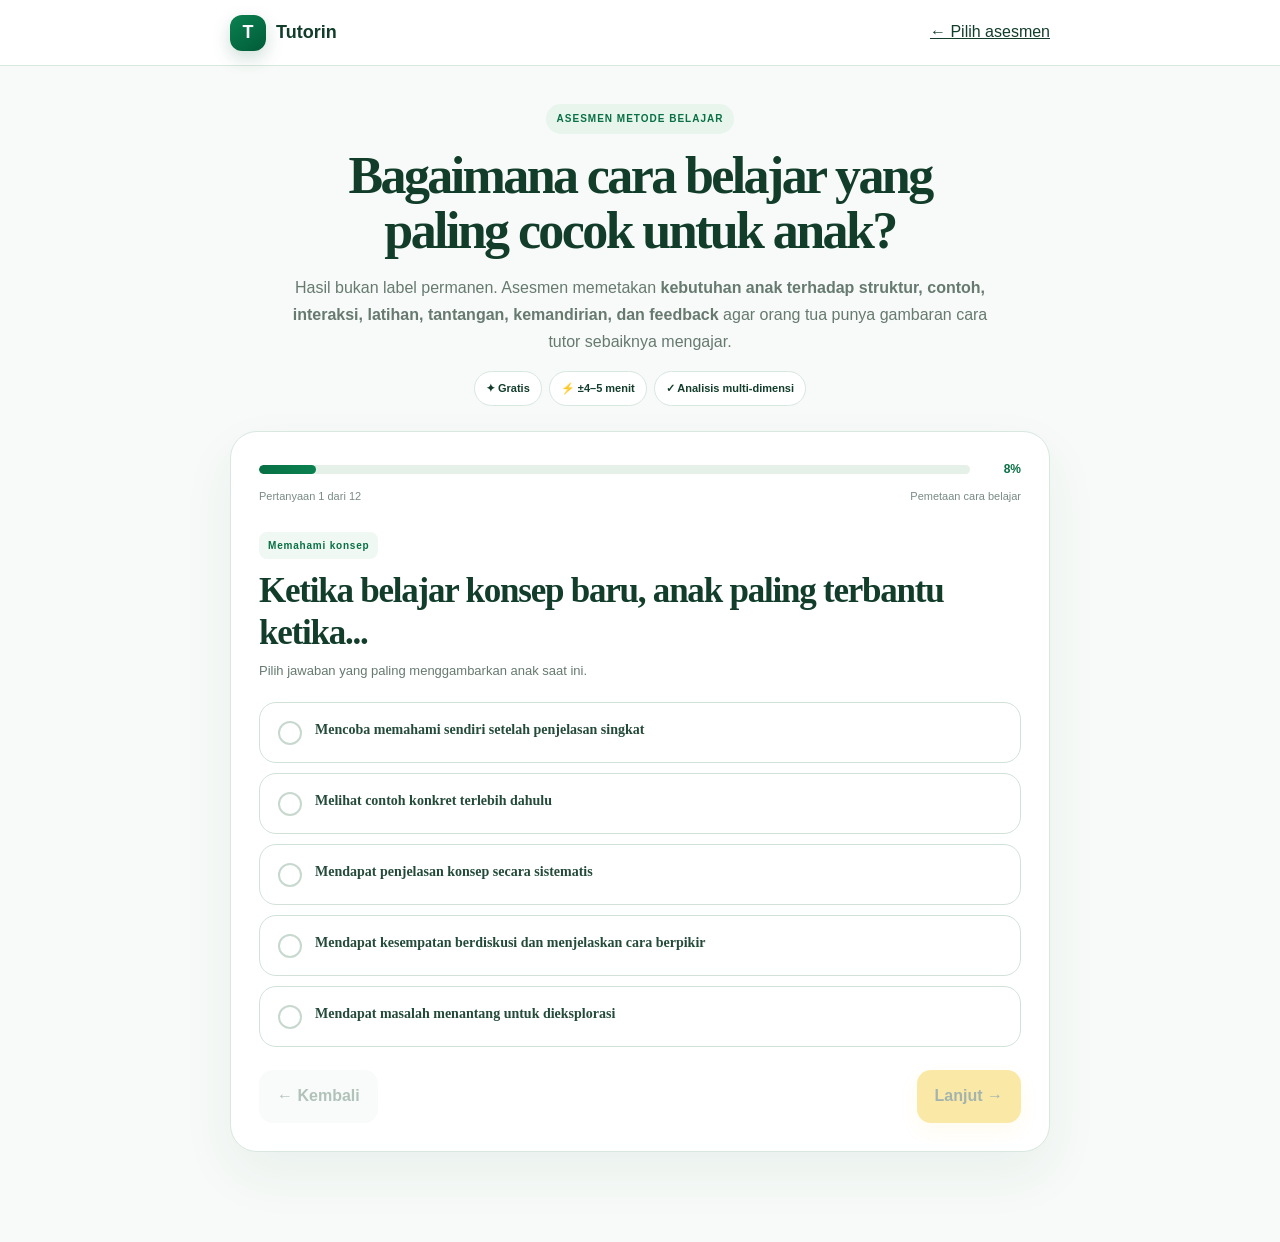
==== assessment-method.html @ 330753c0 "Cache bust assessment AI client" ====
<!doctype html><html lang="id"><head><meta charset="utf-8"><meta name="viewport" content="width=device-width,initial-scale=1"><meta name="theme-color" content="#005b38"><title>Asesmen Metode Belajar — Tutorin</title><link rel="stylesheet" href="styles.css"><style>.result{text-align:left}.result .intro,.result .panel,.result .result-lead,.result .disclaimer,.result h1,.result h2,.result h3,.result p,.result li{text-align:left}.result .result-score{text-align:center}.result-grid{align-items:stretch}.result .panel{overflow:hidden}.result .panel h3{margin:0 0 10px}.result .actions{justify-content:flex-start}.result .mini-grid{align-items:stretch}.result .mini{text-align:left}.session{display:grid;gap:10px}.session-row{display:grid;grid-template-columns:minmax(0,1fr) auto;gap:16px;align-items:start;padding:16px;border:1px solid var(--line);border-radius:16px;background:#fbfdfc}.session-row>div{min-width:0}.session-row strong,.session-row span{display:block;text-align:left}.session-row strong{font-size:14px;margin-bottom:4px}.session-row span{color:var(--ink);font-size:12px;line-height:1.65}.session-row>b{white-space:nowrap;font-size:12px;color:var(--green-2);padding-top:1px}.recommend-list{display:grid;gap:10px;margin:14px 0 0;padding:0;list-style:none}.recommend-list li{position:relative;padding:11px 12px 11px 34px;background:var(--soft);border:1px solid var(--line);border-radius:12px;color:var(--ink);font-size:12px;line-height:1.6}.recommend-list li:before{content:'✓';position:absolute;left:11px;top:10px;font-weight:900;color:var(--green-2)}.parent-script{margin-top:14px;padding:14px 16px;background:#fffaf0;border:1px solid #f3df9a;border-radius:14px}.parent-script strong{display:block;margin-bottom:5px}.result .actions{gap:10px;flex-wrap:wrap}@media(max-width:720px){.result .actions{flex-direction:column;align-items:stretch}.result .actions .btn{width:100%}.session-row{grid-template-columns:1fr;gap:7px}.session-row>b{justify-self:start}.result .result-score{margin-bottom:16px}}</style></head><body><header class="top"><div class="wrap"><a class="brand" href="index.html"><span class="mark">T</span>Tutorin</a><a class="back" href="assessment.html">← Pilih asesmen</a></div></header><main class="main"><div class="wrap"><section id="intro" class="intro"><span class="k">ASESMEN METODE BELAJAR</span><h1>Bagaimana cara belajar yang paling cocok untuk anak?</h1><p>Hasil bukan label permanen. Asesmen memetakan <strong>kebutuhan anak terhadap struktur, contoh, interaksi, latihan, tantangan, kemandirian, dan feedback</strong> agar orang tua punya gambaran cara tutor sebaiknya mengajar.</p><div class="meta"><span>✦ Gratis</span><span>⚡ ±4–5 menit</span><span>✓ Analisis multi-dimensi</span></div></section><section id="flow" class="card"><div class="progress-wrap"><div class="progress"><i id="bar"></i></div><span class="progress-pct" id="pct">8%</span></div><div class="row"><span id="step"></span><span>Pemetaan cara belajar</span></div><span class="qk" id="qk"></span><h2 id="qt"></h2><p class="help">Pilih jawaban yang paling menggambarkan anak saat ini.</p><div class="opts" id="opts"></div><div class="actions"><button class="btn sec" id="prev">← Kembali</button><button class="btn pri" id="next">Lanjut →</button></div></section><section id="result" class="result hide"></section></div></main><script>
const qs=[
['Memahami konsep','Ketika belajar konsep baru, anak paling terbantu ketika...',['Mencoba memahami sendiri setelah penjelasan singkat','Melihat contoh konkret terlebih dahulu','Mendapat penjelasan konsep secara sistematis','Mendapat kesempatan berdiskusi dan menjelaskan cara berpikir','Mendapat masalah menantang untuk dieksplorasi'],['independent','example','structured','active','challenge']],
['Soal baru','Saat mendapat soal baru, anak biasanya...',['Langsung mencoba dengan strategi sendiri','Mencari contoh soal yang mirip','Membaca kembali konsep atau penjelasan','Meminta petunjuk langkah pertama','Mulai dengan bertanya tentang cara berpikirnya'],['independent','example','structured','structured','active']],
['Saat buntu','Saat tidak bisa mengerjakan soal, anak lebih terbantu jika...',['Diberi sedikit petunjuk lalu mencoba lagi','Diberikan contoh soal serupa','Dijelaskan kembali konsep yang mendasarinya','Didampingi langkah demi langkah','Diberi pertanyaan agar menemukan jawabannya sendiri'],['independent','example','structured','structured','active']],
['Memulai tugas','Ketika bingung harus mulai dari mana, pendekatan tutor yang paling membantu adalah...',['Memberi satu petunjuk kecil','Menunjukkan contoh yang mirip','Mengulang konsep dasar','Membantu menentukan langkah pertama','Mengajukan pertanyaan agar anak menemukan langkahnya'],['independent','example','structured','structured','active']],
['Latihan setelah contoh','Setelah melihat contoh soal, anak biasanya...',['Bisa langsung mencoba soal serupa','Lebih mudah jika ada contoh tambahan','Membutuhkan penjelasan konsep lagi','Membutuhkan beberapa latihan bertahap','Lebih suka langsung mencoba soal menantang'],['independent','example','structured','structured','challenge']],
['Kesalahan','Ketika jawaban salah, anak paling terbantu jika...',['Mencari sendiri letak kesalahannya','Diberi petunjuk untuk memperbaikinya','Mendapat penjelasan mengapa jawabannya salah','Membahas langkahnya bersama tutor','Mencoba tantangan lain dengan konsep yang sama'],['independent','example','structured','active','challenge']],
['Belajar mandiri','Saat mengerjakan latihan tanpa bantuan tutor, anak...',['Bisa menyelesaikannya sendiri','Bisa jika ada contoh atau checklist','Bisa setelah latihan bertahap','Sering membutuhkan arahan','Suka mencoba beberapa strategi sendiri'],['independent','example','structured','structured','independent']],
['Soal lebih sulit','Ketika mendapat soal yang lebih sulit, anak...',['Merasa tertantang dan ingin mencoba','Tetap mencoba setelah melihat contoh','Lebih nyaman jika tingkat kesulitan dinaikkan bertahap','Membutuhkan struktur langkah agar tidak bingung','Mudah kehilangan motivasi dan perlu keberhasilan kecil'],['challenge','example','structured','structured','confidence']],
['Motivasi','Ketika mulai kehilangan motivasi belajar, anak lebih terbantu dengan...',['Target lalu ruang untuk bekerja sendiri','Contoh dan target kecil yang konkret','Jadwal serta langkah yang jelas','Interaksi dan dorongan dari tutor','Soal yang menarik dan menantang'],['independent','example','structured','active','challenge']],
['Memastikan paham','Agar tahu sudah memahami materi, anak paling terbantu dengan...',['Menjelaskan kembali tanpa melihat catatan','Mengerjakan beberapa soal serupa','Membahas konsep dan langkahnya','Checklist penguasaan materi lalu evaluasi','Soal aplikasi yang menantang'],['active','example','active','structured','challenge']],
['Setelah sesi','Setelah sesi tutor selesai, anak lebih nyaman jika...',['Mendapat target lalu bekerja sendiri','Mendapat contoh dan checklist latihan','Mendapat kesempatan menjelaskan kembali','Mendapat evaluasi progres yang jelas','Mendapat soal tantangan untuk dikerjakan sendiri'],['independent','example','active','structured','challenge']],
['Sudah menguasai','Jika materi sudah mulai dikuasai, anak lebih berkembang ketika tutor...',['Memberi kesempatan bekerja lebih mandiri','Menambah latihan dengan variasi soal','Mendorong anak menjelaskan strateginya','Menaikkan tingkat kesulitan secara bertahap','Memberikan masalah yang lebih menantang'],['independent','example','active','structured','challenge']]
];
const profiles={
independent:{name:'Belajar Mandiri',desc:'Anak cenderung berkembang ketika diberi tujuan yang jelas lalu ruang untuk mencoba, mengecek, dan memperbaiki sendiri.',role:'Tutor berperan sebagai mentor dan evaluator; bantuan diberikan saat diperlukan.',principles:['Tetapkan target yang jelas di awal sesi.','Beri anak kesempatan mencoba sendiri sebelum dibantu.','Gunakan pengecekan mandiri sebelum tutor memberi koreksi.','Berikan feedback singkat dan spesifik.','Tutup dengan target mandiri untuk sesi berikutnya.'],fit:['Tutor tidak terlalu cepat memberikan jawaban.','Anak diberi waktu mencoba sebelum mendapat bantuan.','Ada target belajar yang jelas dan terukur.','Kemajuan kemandirian dipantau dari sesi ke sesi.']},
example:{name:'Contoh & Demonstrasi',desc:'Anak cenderung lebih cepat menangkap pola setelah melihat contoh konkret sebelum mengerjakan variasi soal sendiri.',role:'Tutor memberikan contoh yang tepat sebagai jembatan menuju latihan mandiri.',principles:['Gunakan 1–2 contoh berkualitas, bukan terlalu banyak.','Minta anak menjelaskan mengapa contoh tersebut bekerja.','Pindahkan anak dari soal serupa ke variasi soal.','Kurangi bantuan setelah anak memahami pola.','Akhiri dengan satu soal penerapan.'],fit:['Tutor menggunakan contoh yang konkret dan relevan.','Contoh segera diikuti latihan, bukan penjelasan panjang.','Anak diarahkan melihat pola di balik contoh.','Ketergantungan pada contoh dikurangi bertahap.']},
structured:{name:'Pembelajaran Terstruktur',desc:'Anak cenderung membutuhkan alur yang jelas, langkah bertahap, dan pendampingan sebelum dilepas lebih mandiri.',role:'Tutor menjaga urutan belajar dan mengurangi bantuan secara bertahap.',principles:['Tetapkan target dan urutan sesi di awal.','Jelaskan konsep inti secara ringkas.','Contohkan langkah sebelum latihan bersama.','Kurangi bantuan dari latihan ke latihan.','Gunakan evaluasi akhir untuk menentukan langkah berikutnya.'],fit:['Tutor menjelaskan target dan urutan belajar sejak awal.','Materi dipecah menjadi langkah-langkah yang jelas.','Latihan bergerak dari dibimbing menuju mandiri.','Anak tidak langsung diberi soal sulit sebelum fondasinya siap.']},
active:{name:'Active & Socratic Learning',desc:'Anak cenderung berkembang melalui pertanyaan, diskusi, dan kesempatan menjelaskan cara berpikirnya sendiri.',role:'Tutor berperan sebagai fasilitator; lebih banyak bertanya dan memancing cara berpikir anak.',principles:['Mulai dari pertanyaan, bukan ceramah panjang.','Minta anak menjelaskan alasan di balik jawabannya.','Gunakan pertanyaan lanjutan untuk memperdalam pemahaman.','Biarkan anak memperbaiki jawaban setelah feedback.','Gunakan kegiatan menjelaskan kembali di akhir sesi.'],fit:['Tutor banyak bertanya dan tidak langsung memberi jawaban.','Anak diminta menjelaskan alasan di balik jawabannya.','Diskusi digunakan untuk menemukan miskonsepsi.','Refleksi menjadi bagian dari proses belajar.']},
challenge:{name:'Challenge-Based Learning',desc:'Anak cenderung termotivasi ketika diberi masalah yang menantang dan ruang untuk mengeksplorasi strategi.',role:'Tutor merancang tantangan yang cukup sulit tetapi tetap terukur.',principles:['Mulai dengan masalah pemantik.','Beri ruang eksplorasi sebelum memberi petunjuk.','Nilai proses dan strategi, bukan hanya jawaban.','Naikkan kompleksitas setelah kemampuan terlihat.','Gunakan soal lanjutan untuk menguji penerapan.'],fit:['Tutor memberi tantangan setelah fondasi siap.','Anak mendapat ruang mencoba beberapa strategi.','Proses berpikir dihargai, bukan hanya jawaban akhir.','Tingkat kesulitan dinaikkan berdasarkan perkembangan anak.']},
confidence:{name:'Confidence-Building Practice',desc:'Anak cenderung membutuhkan keberhasilan kecil dan tingkat kesulitan yang naik perlahan agar tetap percaya diri saat belajar.',role:'Tutor berperan sebagai coach; membangun rasa mampu sambil tetap menaikkan standar.',principles:['Mulai dengan keberhasilan kecil yang relevan.','Berikan latihan bersama sebelum latihan mandiri.','Naikkan kesulitan bertahap, bukan mendadak.','Berikan feedback pada strategi dan usaha yang tepat.','Akhiri dengan satu keberhasilan yang sedikit lebih tinggi dari sebelumnya.'],fit:['Tutor memastikan anak mengalami keberhasilan kecil.','Kesulitan dinaikkan secara bertahap.','Feedback fokus pada proses dan kemajuan.','Anak tetap ditantang tanpa merasa kewalahan.']}
};
let i=0,a=[],$=x=>document.getElementById(x);
function render(){const q=qs[i],p=Math.round((i+1)/qs.length*100);$('step').textContent=`Pertanyaan ${i+1} dari ${qs.length}`;$('pct').textContent=p+'%';$('bar').style.width=p+'%';$('qk').textContent=q[0];$('qt').textContent=q[1];$('opts').innerHTML=q[2].map((x,n)=>`<button class="opt ${a[i]===n?'sel':''}" data-n="${n}">${x}</button>`).join('');document.querySelectorAll('.opt').forEach(b=>b.onclick=()=>{a[i]=+b.dataset.n;render()});$('prev').disabled=i===0;$('next').disabled=a[i]===undefined;$('next').textContent=i===qs.length-1?'Lihat Hasil →':'Lanjut →'}
function sessionFor(primary){const plans={
independent:{times:[10,10,15,20,20,10,5],names:['Check-in & Review','Target & Diagnosis','Pemahaman Konsep','Latihan Mandiri Bertahap','Penerapan','Feedback & Refleksi','Langkah Berikutnya'],descs:['Mengulas singkat materi sebelumnya dan melihat kesiapan anak.','Menentukan target belajar dan mencari bagian yang masih perlu diperkuat.','Tutor menjelaskan konsep inti seperlunya lalu memberi ruang untuk mencoba.','Anak bekerja lebih mandiri dengan bantuan minimal dari tutor.','Anak menggunakan strateginya pada soal yang berbeda.','Mereview hasil, kesalahan, dan strategi belajar anak.','Menentukan target latihan untuk sesi berikutnya.']},
example:{times:[10,10,20,20,15,10,5],names:['Check-in & Review','Target & Pilih Contoh','Contoh & Pemodelan','Latihan Bertahap','Penerapan','Feedback & Refleksi','Langkah Berikutnya'],descs:['Mengulas materi sebelumnya dengan contoh singkat.','Menentukan target dan memilih contoh yang paling relevan.','Tutor menunjukkan contoh konkret lalu meminta anak menemukan polanya.','Mulai dari soal serupa kemudian berkembang ke variasi.','Anak mencoba soal baru untuk melihat apakah pola dapat diterapkan.','Mereview hasil dan mengurangi ketergantungan pada contoh.','Memberikan target latihan mandiri berbasis pola yang dipelajari.']},
structured:{times:[10,10,15,30,10,10,5],names:['Check-in & Review','Target & Diagnosis','Pemahaman Konsep','Latihan Bertahap','Penerapan','Feedback & Refleksi','Langkah Berikutnya'],descs:['Mengulas materi lama secara singkat dan mengecek kesiapan.','Menetapkan target dan urutan sesi agar anak tahu arah belajar.','Menjelaskan konsep inti dan mencontohkan langkah utama.','Berlatih dari tutor memberi contoh → bersama → anak mengerjakan sendiri.','Mencoba soal penerapan setelah fondasi dikuasai.','Mengecek bagian yang masih membutuhkan bantuan.','Menetapkan latihan berikutnya secara jelas.']},
active:{times:[10,10,10,30,15,10,5],names:['Review dengan Pertanyaan','Target & Diagnosis','Diskusi Konsep','Latihan & Teach-back','Penerapan','Feedback & Refleksi','Langkah Berikutnya'],descs:['Mengaktifkan materi melalui pertanyaan singkat.','Menggali target dan miskonsepsi melalui percakapan.','Tutor memancing pemahaman melalui pertanyaan, bukan ceramah panjang.','Anak menjelaskan cara berpikir sambil menyelesaikan soal.','Menguji penerapan pada masalah baru dan meminta alasan.','Mereview strategi dan refleksi anak.','Menetapkan satu target untuk sesi berikutnya.']},
challenge:{times:[10,10,10,25,20,10,5],names:['Quick Review','Target & Readiness','Masalah Pemantik','Eksplorasi & Latihan','Challenge','Feedback & Refleksi','Langkah Berikutnya'],descs:['Mengaktifkan materi melalui tantangan singkat.','Memilih target berdasarkan kesulitan dan kesiapan anak.','Memberikan masalah yang membuat anak perlu memilih strategi.','Memberi ruang eksplorasi sebelum tutor membantu.','Menguji penerapan dengan soal yang lebih menantang.','Membahas strategi, percobaan, dan perbaikan.','Menentukan tantangan berikutnya secara terukur.']},
confidence:{times:[10,10,10,30,10,15,5],names:['Easy Review','Target Kecil & Diagnosis','Konsep Inti','Latihan Bertahap','Challenge Ringan','Feedback & Refleksi','Langkah Berikutnya'],descs:['Memulai dari review yang cukup mudah agar anak siap.','Menetapkan target kecil yang realistis.','Memilih konsep inti tanpa membebani anak dengan terlalu banyak materi.','Membangun keberhasilan kecil lalu menaikkan kesulitan perlahan.','Memberikan tantangan sedikit di atas level nyaman.','Memberi feedback spesifik pada strategi dan kemajuan.','Menetapkan target berikutnya dengan peluang berhasil yang baik.']}};return plans[primary]||plans.structured}
function result(){const scores={independent:0,example:0,structured:0,active:0,challenge:0,confidence:0};a.forEach((v,j)=>{scores[qs[j][3][Number(v)]]++});const ranked=Object.entries(scores).sort((x,y)=>y[1]-x[1]);const top=ranked[0][0],second=ranked[1][0],p=profiles[top],s=profiles[second],maxScore=Math.max(...Object.values(scores)),strength=Math.round(maxScore/qs.length*100),plan=sessionFor(top),detail=`Hasil asesmen Tutorin — Metode Belajar\n\nCara belajar yang paling menonjol: ${p.name}\n${p.desc}\n\nProfil pendamping: ${s.name}\n${s.desc}\n\nKekuatan pola jawaban: ${strength}%\n\nPeran tutor: ${p.role}\n\nPrinsip mengajar yang disarankan:\n${p.principles.map((x,n)=>`${n+1}. ${x}`).join('\n')}\n\nTutor yang cocok sebaiknya:\n${p.fit.map(x=>`- ${x}`).join('\n')}\n\nContoh sesi privat 90 menit:\n${plan.names.map((name,n)=>`- ${String(n+1).padStart(2,'0')} ${name} (${plan.times[n]} menit): ${plan.descs[n]}`).join('\n')}\n\nTarget kualitas setiap sesi:\n- Anak aktif mencoba.\n- Bantuan tutor berkurang saat penguasaan naik.\n- Kesalahan dibahas untuk memperbaiki strategi.\n- Anak mampu menerapkan pemahaman pada soal baru.\n- Ada langkah berikutnya yang jelas.\n\nCatatan: hasil ini adalah pemetaan pola kebutuhan belajar, bukan diagnosis psikologis atau label tetap.`;const download=`data:text/plain;charset=utf-8,${encodeURIComponent(detail)}`;$('flow').classList.add('hide');$('intro').classList.add('hide');$('result').classList.remove('hide');$('result').innerHTML=`<div class="result-score"><strong>${strength}%</strong></div><section class="intro"><span class="k">HASIL PEMETAAN CARA BELAJAR</span><h1>${p.name}</h1><p class="result-lead">Anak Anda paling menunjukkan pola belajar <strong>${p.name}</strong>. Ini bukan label permanen, melainkan petunjuk awal tentang pendekatan mengajar yang kemungkinan lebih membantu.</p></section><div class="result-grid"><section class="panel"><h3>Cara belajar yang paling cocok</h3><p><strong>${p.name}</strong></p><p>${p.desc}</p><div class="why"><strong>Peran tutor:</strong><br>${p.role}</div></section><section class="panel"><h3>Profil pendamping</h3><p><strong>${s.name}</strong></p><p>${s.desc}</p></section></div><section class="panel"><h3>Seperti apa tutor yang cocok?</h3><p>Tutor sebaiknya menerjemahkan hasil ini ke cara mengajar berikut:</p><ul class="recommend-list">${p.fit.map(x=>`<li>${x}</li>`).join('')}</ul><div class="parent-script"><strong>Contoh saat berkonsultasi dengan tutor</strong><span>“Anak saya lebih terbantu dengan pendekatan ${p.name}. Mohon beri kesempatan anak mencoba dan sesuaikan bantuan dengan responsnya.”</span></div></section><section class="panel"><h3>Prinsip mengajar yang disarankan</h3><ul>${p.principles.map(x=>`<li>${x}</li>`).join('')}</ul></section><section class="panel"><h3>Contoh Sesi Privat 90 Menit</h3><p>Contoh ini menunjukkan bagaimana hasil asesmen diterjemahkan menjadi alur belajar yang konkret. Porsi waktu dapat disesuaikan dengan mata pelajaran dan kondisi anak.</p><div class="session">${plan.names.map((name,n)=>`<div class="session-row"><div><strong>${String(n+1).padStart(2,'0')} — ${name}</strong><span>${plan.descs[n]}</span></div><b>${plan.times[n]} menit</b></div>`).join('')}</div></section><section class="panel"><h3>Target kualitas setiap sesi</h3><div class="mini-grid"><div class="mini"><strong>Anak aktif mencoba</strong><span>Bukan hanya menerima penjelasan.</span></div><div class="mini"><strong>Bantuan tutor berkurang</strong><span>Semakin paham, anak semakin mandiri.</span></div><div class="mini"><strong>Kesalahan dibahas</strong><span>Kesalahan dipakai untuk memperbaiki strategi.</span></div><div class="mini"><strong>Ada penerapan</strong><span>Anak menghadapi soal atau situasi baru.</span></div><div class="mini"><strong>Anak bisa menjelaskan kembali</strong><span>Pemahaman terlihat dari kemampuan menerapkan.</span></div><div class="mini"><strong>Ada langkah berikutnya</strong><span>Proses belajar berlanjut secara terarah.</span></div></div></section><section class="panel"><h3>Rekomendasi Tutorin</h3><p>Hasil ini sebaiknya digunakan sebagai titik awal untuk memilih pendekatan tutor, bukan sebagai label tetap. Pada sesi nyata, tutor tetap perlu mengamati respons anak dan menyesuaikan cara mengajar.</p><p><strong>Fokus utama untuk anak Anda:</strong> pilih tutor yang menerapkan prinsip <strong>${p.name}</strong> dan dapat menyesuaikan bantuan berdasarkan perkembangan anak.</p><div class="actions"><a class="btn pri" href="${download}" download="hasil-asesmen-metode-tutorin.txt">⬇ Download hasil analisis lengkap</a><a class="btn sec" href="https://wa.me/6283155365009?text=Halo%20Tutorin,%20saya%20sudah%20mengisi%20asesmen%20metode%20belajar.%20Saya%20ingin%20konsultasi%20hasilnya." target="_blank" rel="noopener">Konsultasi Hasil via WhatsApp</a><a class="btn sec" href="assessment-need.html">Cek Kebutuhan Les Privat</a><a class="btn sec" href="assessment.html">← Pilih Asesmen</a></div></section><p class="disclaimer">Catatan: hasil ini adalah pemetaan pola kebutuhan belajar, bukan diagnosis psikologis atau label tetap. Profil dapat berubah sesuai mata pelajaran, tingkat kesulitan, usia, dan respons anak terhadap pengalaman belajar.</p>`;}
$('next').onclick=()=>{if(i<qs.length-1){i++;render()}else{result();window.scrollTo({top:0,behavior:'smooth'})}};$('prev').onclick=()=>{if(i>0){i--;render()}};render();
</script><script src="assessment-ai.js?v=20260904-2"></script></body></html>
---- styles.css ----
:root{--green:#005b38;--green-2:#087044;--green-3:#0b8150;--gold:#f4c51b;--ink:#123d2b;--muted:#667a70;--line:#d8e8df;--soft:#f0f8f4;--white:#fff;--bg:#f7faf8;--radius:24px;--shadow:0 18px 50px rgba(0,91,56,.10)}*{box-sizing:border-box}html{scroll-behavior:smooth}body{margin:0;background:var(--bg);color:var(--ink);font-family:'DM Sans',sans-serif;line-height:1.55;-webkit-font-smoothing:antialiased;text-rendering:optimizeLegibility}a{color:inherit}button,input,textarea,select{font:inherit}img{max-width:100%;height:auto}.site-header{position:sticky;top:0;z-index:50;background:rgba(255,255,255,.96);border-bottom:1px solid var(--line);backdrop-filter:blur(14px)}.header-inner,.section-wrap,.footer-inner{width:min(1120px,calc(100% - 40px));margin:auto}.header-inner{min-height:72px;display:flex;align-items:center;justify-content:space-between;gap:24px}.brand{display:inline-flex;align-items:center;gap:10px;text-decoration:none;font:800 18px 'Plus Jakarta Sans',sans-serif;color:var(--ink);white-space:nowrap}.brand-mark,.mark{width:36px;height:36px;border-radius:12px;display:grid;place-items:center;color:#fff;background:linear-gradient(145deg,var(--green-3),var(--green));box-shadow:0 7px 18px rgba(0,91,56,.2)}nav{display:flex;align-items:center;gap:4px}nav a{padding:10px 12px;text-decoration:none;font-size:13px;font-weight:800;color:#527064;border-radius:12px}nav a:hover{background:var(--soft);color:var(--green)}nav .nav-cta{background:var(--gold);color:var(--ink);padding:11px 16px;box-shadow:0 8px 18px rgba(244,197,27,.25)}.hero-section{overflow:hidden;position:relative;background:radial-gradient(circle at 88% 12%,#dff2e8 0,transparent 32%),linear-gradient(180deg,#fff 0,#f7faf8 100%);padding:72px 0 82px}.hero-grid{display:grid;grid-template-columns:minmax(0,1fr) minmax(0,1fr);align-items:center;gap:56px}.eyebrow-pill,.section-kicker,.audience-label{display:inline-flex;align-items:center;font-size:10px;font-weight:900;letter-spacing:.11em}.eyebrow-pill{gap:8px;background:var(--soft);color:var(--green-2);border:1px solid #dcefe5;padding:8px 11px;border-radius:99px}.dot{width:7px;height:7px;border-radius:50%;background:var(--gold)}h1,h2,h3{font-family:'Plus Jakarta Sans',sans-serif}h1,h2,h3,p{overflow-wrap:break-word}.hero-copy h1{font-size:clamp(42px,5vw,68px);line-height:1.02;letter-spacing:-.055em;margin:17px 0}.hero-lead{max-width:640px;color:var(--muted);font-size:17px;line-height:1.75;margin:0}.hero-actions{display:flex;align-items:center;gap:14px;flex-wrap:wrap;margin-top:28px}.primary-btn,.secondary-btn{display:inline-flex;align-items:center;justify-content:center;min-height:48px;padding:13px 18px;border-radius:14px;text-decoration:none;font-weight:900;font-size:13px;transition:transform .2s,box-shadow .2s}.primary-btn{background:var(--gold);color:var(--ink);box-shadow:0 10px 24px rgba(244,197,27,.28)}.primary-btn:hover{transform:translateY(-2px);box-shadow:0 14px 28px rgba(244,197,27,.34)}.secondary-btn{background:#fff;border:1px solid var(--line)}.text-link{font-size:13px;font-weight:900;text-decoration:none;color:var(--green)}.btn-lg{padding:15px 21px}.hero-trust{margin-top:16px;color:#7a8c83;font-size:11px;font-weight:700}.hero-trust i{font-style:normal;margin:0 7px;color:#b3c2bb}.hero-visual{min-height:410px;position:relative;display:grid;place-items:center}.orb{position:absolute;border-radius:50%;pointer-events:none}.orb-a{width:330px;height:330px;background:#e1f3e9;right:2%;top:4%}.orb-b{width:180px;height:180px;background:#fff1b4;left:2%;bottom:3%}.report-window{position:relative;z-index:2;width:min(430px,88%);background:#fff;border:1px solid #dceae2;border-radius:28px;padding:23px;box-shadow:0 30px 70px rgba(0,70,42,.16);transform:rotate(1.5deg)}.report-top,.report-score,.report-lines div{display:flex;justify-content:space-between;align-items:center;gap:10px}.report-top{font-size:9px;font-weight:900;letter-spacing:.12em;color:var(--green-2);padding-bottom:15px;border-bottom:1px solid var(--line)}.report-top small{font-size:10px;color:#84948d;letter-spacing:0}.report-score{padding:20px 0 14px}.report-score .muted{display:block;font-size:10px;color:#809088;margin-bottom:4px}.report-score strong{font:800 19px 'Plus Jakarta Sans'}.score-chip{background:var(--soft);color:var(--green);padding:9px 11px;border-radius:12px;font-weight:900;white-space:nowrap}.mini-chart{height:88px;background:linear-gradient(180deg,#f3f9f6,#fff);border:1px solid var(--line);border-radius:15px;display:flex;align-items:end;gap:9px;padding:12px 16px}.mini-chart span{display:block;flex:1;border-radius:6px 6px 3px 3px;background:linear-gradient(180deg,var(--green-3),var(--green))}.report-lines{padding-top:12px}.report-lines div{padding:9px 0;border-bottom:1px solid #edf3ef;font-size:11px}.report-lines span{color:#70847a}.report-lines b{font-size:10px}.report-footer{margin-top:13px;background:var(--green);color:#d8e9e2;border-radius:12px;padding:11px;font-size:10px}.report-footer b{color:#fff}.floating-card{position:absolute;z-index:3;display:flex;align-items:center;gap:10px;background:#fff;border:1px solid var(--line);border-radius:17px;padding:12px 14px;box-shadow:0 15px 35px rgba(0,60,38,.12)}.floating-card small,.floating-card strong{display:block}.floating-card small{font-size:9px;color:#82928b}.floating-card strong{font-size:11px}.tutor-card{top:7%;right:-2px}.parent-card{left:-2px;bottom:7%}.avatar,.parent-icon{width:34px;height:34px;border-radius:11px;display:grid;place-items:center;background:var(--soft);color:var(--green);font-weight:900;flex:none}.verified{color:var(--green-2);font-weight:900}.parent-icon{background:#fff5c9}.section{padding:82px 0}.section-heading{margin-bottom:30px}.section-heading h2{font-size:clamp(31px,4vw,47px);line-height:1.08;letter-spacing:-.045em;margin:10px 0}.section-heading p{max-width:660px;color:var(--muted);line-height:1.7;margin:0}.split-heading{display:flex;justify-content:space-between;gap:50px;align-items:end}.split-heading>p{max-width:390px}.centered{text-align:center}.centered p{margin:auto}.section-kicker{color:var(--green-2)}.parent-problem-strip{background:var(--green);color:#fff}.problem-grid{display:grid;grid-template-columns:repeat(3,minmax(0,1fr));padding:22px 0;gap:18px}.problem-grid>div{display:flex;align-items:flex-start;gap:12px;padding:8px 14px;border-right:1px solid rgba(255,255,255,.15);min-width:0}.problem-grid>div:last-child{border:0}.problem-icon{width:34px;height:34px;flex:none;border-radius:11px;background:rgba(255,255,255,.12);display:grid;place-items:center;color:var(--gold);font-weight:900}.problem-grid strong,.problem-grid span{display:block}.problem-grid strong{font-size:12px}.problem-grid div>div span{font-size:10px;color:#bcd5ca;margin-top:2px}.program-bento{display:grid;grid-template-columns:1.15fr .85fr .85fr;gap:16px}.program-card{min-height:230px;background:#fff;border:1px solid var(--line);border-radius:var(--radius);padding:25px;box-shadow:0 12px 30px rgba(0,91,56,.055);transition:.2s;position:relative;overflow:hidden}.program-card:hover,.feature-panel:hover,.assessment-card:hover,.choice-card:hover,.price-card:hover{transform:translateY(-4px);box-shadow:var(--shadow)}.program-card.large{grid-row:span 2;background:linear-gradient(145deg,var(--green),#00462e);color:#fff}.program-card.wide{grid-column:span 2;min-height:180px}.program-icon,.feature-index,.assessment-number{font:800 12px 'Plus Jakarta Sans';color:var(--green-2);background:var(--soft);display:grid;place-items:center;width:37px;height:37px;border-radius:12px}.program-card.large .program-icon{background:rgba(255,255,255,.12);color:var(--gold)}.program-card h3{font-size:23px;line-height:1.15;margin:25px 0 8px}.program-card p{font-size:12px;line-height:1.65;color:var(--muted);max-width:430px}.program-card.large p{color:#c8ded5}.program-tags{display:flex;flex-wrap:wrap;gap:6px;margin-top:20px}.program-tags span,.tutor-pills span{font-size:9px;font-weight:900;padding:7px 9px;border-radius:99px;background:var(--soft);color:var(--green-2)}.program-card.large .program-tags span{background:rgba(255,255,255,.11);color:#e5f0eb}.feature-section{background:#edf6f1}.features-grid{display:grid;grid-template-columns:1.2fr .9fr .9fr;gap:16px}.feature-panel{background:#fff;border:1px solid var(--line);border-radius:var(--radius);padding:25px;transition:.2s;min-width:0}.feature-panel h3{font-size:21px;line-height:1.2;margin:25px 0 8px}.feature-panel p{color:var(--muted);font-size:12px;line-height:1.7}.feature-index{width:auto;height:auto;display:inline-flex;padding:8px 10px}.feature-visual{height:185px;border-radius:20px;background:linear-gradient(145deg,#004d31,#087044);position:relative;overflow:hidden;display:grid;place-items:center}.pulse{width:120px;height:120px;border-radius:50%;border:1px solid rgba(255,255,255,.25);box-shadow:0 0 0 24px rgba(255,255,255,.04),0 0 0 50px rgba(255,255,255,.03)}.brain-core{position:absolute;width:65px;height:65px;border-radius:20px;display:grid;place-items:center;background:var(--gold);color:var(--green);font-size:30px;font-weight:900}.bubble{position:absolute;padding:7px 9px;border-radius:99px;background:rgba(255,255,255,.13);color:#fff;font-size:9px;font-weight:800}.b1{top:22px;left:25px}.b2{right:18px;top:64px}.b3{bottom:20px;left:50px}.campus-stack{min-height:185px;display:flex;flex-wrap:wrap;align-content:center;justify-content:center;gap:9px;background:var(--soft);border-radius:20px}.campus-stack span{background:#fff;border:1px solid var(--line);border-radius:14px;padding:12px 13px;font:800 11px 'Plus Jakarta Sans';box-shadow:0 8px 18px rgba(0,91,56,.05)}.report-preview{min-height:185px;padding:17px;background:#f8fbf9;border:1px solid var(--line);border-radius:20px}.report-row{display:flex;justify-content:space-between;align-items:center;padding:11px 4px;border-bottom:1px solid #e5eee9;font-size:10px;gap:8px}.report-row b{color:var(--green-2)}.arrow-link{display:inline-block;color:var(--green);font-size:11px;font-weight:900;text-decoration:none;margin-top:10px}.process-section{background:#fff}.timeline{max-width:850px;display:grid;gap:0;margin:auto}.timeline-step{display:grid;grid-template-columns:55px minmax(0,1fr);gap:18px;padding:22px 0;border-bottom:1px solid var(--line)}.timeline-step>span{width:42px;height:42px;border-radius:14px;background:var(--green);color:var(--gold);display:grid;place-items:center;font:800 11px 'Plus Jakarta Sans'}.timeline-step h3{margin:2px 0 5px;font-size:17px}.timeline-step p{margin:0;color:var(--muted);font-size:12px}.tutor-section{background:var(--green);color:#fff}.tutor-banner{display:grid;grid-template-columns:1.1fr .9fr;gap:55px;align-items:center}.light{color:var(--gold)}.tutor-banner h2{font-size:clamp(32px,4vw,48px);line-height:1.08;letter-spacing:-.04em;margin:11px 0}.tutor-banner p{color:#bdd5cb;max-width:650px;font-size:13px;line-height:1.75}.tutor-pills{display:flex;flex-wrap:wrap;gap:9px;justify-content:center}.tutor-pills span{background:rgba(255,255,255,.1);color:#e8f2ee;border:1px solid rgba(255,255,255,.12);padding:11px 13px}.pricing-grid{display:grid;grid-template-columns:repeat(3,minmax(0,1fr));gap:16px}.price-card{position:relative;background:#fff;border:1px solid var(--line);border-radius:var(--radius);padding:28px;box-shadow:0 12px 30px rgba(0,91,56,.05);transition:.2s}.price-card.popular{border:2px solid var(--gold);box-shadow:0 20px 45px rgba(244,197,27,.15)}.popular-badge{position:absolute;right:18px;top:17px;background:var(--gold);border-radius:99px;padding:6px 8px;font-size:8px;font-weight:900}.price-top{display:flex;justify-content:space-between;align-items:start;gap:10px}.price-top span{font-size:10px;font-weight:900;letter-spacing:.12em;color:var(--green-2)}.price-top strong{font:800 48px 'Plus Jakarta Sans';letter-spacing:-.06em}.price-top strong span{font-size:18px}.price-card p{color:var(--muted);font-size:12px;line-height:1.7;min-height:58px}.price-card>a{color:var(--green);font-size:11px;font-weight:900;text-decoration:none}.assessment-section{background:#edf6f1}.assessment-header{display:flex;justify-content:space-between;gap:30px;align-items:end;margin-bottom:28px}.assessment-header h2{font-size:clamp(32px,4vw,48px);line-height:1.08;letter-spacing:-.045em;margin:10px 0}.assessment-header p{max-width:690px;color:var(--muted);font-size:13px}.assessment-time{white-space:nowrap;background:#fff;border:1px solid var(--line);padding:10px 13px;border-radius:99px;font-size:10px;font-weight:900}.assessment-grid{display:grid;grid-template-columns:repeat(2,minmax(0,1fr));gap:16px}.assessment-card{background:#fff;border:1px solid var(--line);border-radius:var(--radius);padding:28px;transition:.2s;display:flex;flex-direction:column;min-height:360px;min-width:0}.dark-card{background:linear-gradient(145deg,var(--green),#00462e);border-color:var(--green);color:#fff}.assessment-number{margin-bottom:22px}.dark-card .assessment-number{background:rgba(255,255,255,.1);color:var(--gold)}.audience-label{background:var(--soft);color:var(--green-2);padding:7px 9px;border-radius:8px;width:max-content}.dark-card .audience-label{background:rgba(255,255,255,.1);color:#e1eee9}.assessment-card h3{font-size:27px;line-height:1.15;margin:15px 0 10px}.assessment-card p{font-size:13px;line-height:1.7;color:var(--muted)}.dark-card p{color:#c7ded4}.assessment-bottom{display:flex;align-items:center;justify-content:space-between;gap:12px;margin-top:auto;padding-top:22px}.assessment-bottom>span{font-size:10px;color:#75877f;font-weight:800}.dark-card .assessment-bottom>span{color:#c7ded4}.light-btn{background:#fff;color:var(--green)}.assessment-hub-page{min-height:100vh;background:radial-gradient(circle at 85% 0,#e8f5ed,transparent 28%),var(--bg)}.assessment-header{padding:0 20px}.assessment-head-inner{width:min(1120px,100%);min-height:72px;margin:auto;display:flex;align-items:center;justify-content:space-between;gap:20px}.back-link{font-size:12px;font-weight:800;color:#547367;text-decoration:none}.assessment-hub{width:min(1080px,calc(100% - 40px));margin:auto;padding:78px 0 75px}.hub-intro{text-align:center;max-width:760px;margin:0 auto 42px}.hub-intro h1{font-size:clamp(40px,5.5vw,60px);line-height:1.04;letter-spacing:-.05em;margin:12px 0}.hub-intro p{color:var(--muted);max-width:680px;margin:0 auto;line-height:1.75}.hub-meta{display:flex;justify-content:center;flex-wrap:wrap;gap:8px;margin-top:18px}.hub-meta span{background:#fff;border:1px solid var(--line);padding:8px 11px;border-radius:99px;font-size:11px;font-weight:800}.assessment-choice-grid{display:grid;grid-template-columns:repeat(2,minmax(0,1fr));gap:18px}.choice-card{display:grid;grid-template-columns:180px minmax(0,1fr);background:#fff;border:1px solid var(--line);border-radius:28px;overflow:hidden;box-shadow:0 18px 45px rgba(0,91,56,.07);text-decoration:none;transition:.2s;min-width:0}.choice-dark{background:linear-gradient(145deg,var(--green),#00462e);color:#fff;border-color:var(--green)}.choice-art{position:relative;min-height:100%;background:#e8f5ed;display:flex;align-items:center;justify-content:center;overflow:hidden}.choice-dark .choice-art{background:rgba(255,255,255,.07)}.art-ring{width:130px;height:130px;border-radius:50%;border:1px solid rgba(0,91,56,.18);box-shadow:0 0 0 22px rgba(0,91,56,.05),0 0 0 44px rgba(0,91,56,.035)}.choice-dark .art-ring{border-color:rgba(255,255,255,.25);box-shadow:0 0 0 22px rgba(255,255,255,.05),0 0 0 44px rgba(255,255,255,.03)}.art-number{position:absolute;top:18px;left:18px;font:800 11px 'Plus Jakarta Sans';background:rgba(255,255,255,.75);padding:7px 8px;border-radius:8px}.choice-dark .art-number{background:rgba(255,255,255,.1);color:#fff}.art-symbol{position:absolute;font:800 40px 'Plus Jakarta Sans';color:var(--green)}.choice-dark .art-symbol{color:var(--gold)}.choice-body{padding:25px;display:flex;flex-direction:column;min-width:0}.choice-body h2{font-size:24px;line-height:1.18;letter-spacing:-.03em;margin:13px 0 8px}.choice-body p{font-size:12px;line-height:1.7;color:var(--muted);margin:0}.choice-dark .choice-body p{color:#c7ded4}.choice-meta{display:flex;flex-wrap:wrap;gap:8px;margin-top:18px}.choice-meta span{font-size:9px;font-weight:900;padding:7px 9px;border-radius:99px;background:var(--soft);color:var(--green-2)}.choice-dark .choice-meta span{background:rgba(255,255,255,.09);color:#e8f2ee}.choice-cta{margin-top:auto;padding-top:22px;font-size:11px;font-weight:900;color:var(--green)}.choice-dark .choice-cta{color:#fff}.choice-cta b{margin-left:5px}.hub-help{margin:20px auto 0;background:#fff;border:1px solid var(--line);border-radius:18px;padding:15px 18px;display:flex;align-items:center;gap:8px;justify-content:center;flex-wrap:wrap;text-align:center;font-size:11px;color:var(--muted)}.hub-help strong{color:var(--ink)}.hub-help a{color:var(--green);font-weight:900}.simple-footer{padding:22px 20px;border-top:1px solid var(--line);text-align:center;color:#789087;font-size:11px}.top{height:66px;background:#fffffff0;border-bottom:1px solid var(--line);display:flex;align-items:center;position:sticky;top:0;z-index:20;backdrop-filter:blur(14px)}.top .wrap{display:flex;align-items:center;justify-content:space-between;gap:20px}.main{padding:38px 0 90px}.wrap{width:min(820px,calc(100% - 28px));margin:auto}.intro{text-align:center;max-width:700px;margin:0 auto 25px}.k{display:inline-flex;background:#e8f5ed;color:var(--green-2);padding:7px 11px;border-radius:99px;font-size:10px;font-weight:900;letter-spacing:.1em}.intro h1{font:800 clamp(34px,6vw,52px)/1.06 'Plus Jakarta Sans';letter-spacing:-.05em;margin:14px 0 12px}.intro p{color:var(--muted);line-height:1.7}.meta{display:flex;justify-content:center;gap:7px;flex-wrap:wrap;margin-top:15px}.meta span{background:#fff;border:1px solid var(--line);border-radius:99px;padding:8px 11px;font-size:11px;font-weight:800}.card{background:#fff;border:1px solid var(--line);border-radius:27px;padding:28px;box-shadow:0 22px 55px rgba(0,91,56,.06)}.progress-wrap{display:flex;align-items:center;gap:13px}.progress{height:9px;flex:1;background:#e5f0e9;border-radius:99px;overflow:hidden}.progress i{display:block;height:100%;background:linear-gradient(90deg,var(--green-2),var(--green-3));border-radius:99px;width:0;transition:width .3s ease}.progress-pct{font-size:12px;font-weight:900;color:var(--green-2);min-width:38px;text-align:right}.row{display:flex;justify-content:space-between;gap:12px;color:#7a8b84;font-size:11px;margin:9px 0 27px}.qk{display:inline-flex;background:var(--soft);color:var(--green-2);padding:6px 9px;border-radius:8px;font-size:10px;font-weight:900;letter-spacing:.08em}.card h2{font:800 clamp(25px,5vw,35px)/1.18 'Plus Jakarta Sans';letter-spacing:-.035em;margin:11px 0 8px}.help{color:var(--muted);font-size:13px;margin:0}.opts{display:grid;gap:10px;margin-top:21px}.opt{width:100%;border:1px solid #d2e2d9;background:#fff;border-radius:17px;padding:17px 18px;text-align:left;font:600 14px/1.45 'DM Sans';color:#244b3a;cursor:pointer;transition:.18s;display:flex;align-items:flex-start;gap:13px}.opt:before{content:'';width:20px;height:20px;border:2px solid #c7d9cf;border-radius:50%;flex:none;margin-top:1px;transition:.18s}.opt:hover{border-color:#8bbba0;background:#f6fbf8;transform:translateY(-1px)}.opt.sel{background:#eaf6ee;border-color:var(--green-2);box-shadow:0 0 0 3px rgba(8,112,68,.07)}.opt.sel:before{border:6px solid var(--green-2)}.actions{display:flex;justify-content:space-between;gap:10px;margin-top:23px}.btn{border:0;border-radius:14px;padding:14px 18px;font-weight:900;cursor:pointer;font-family:inherit}.sec{background:#edf5f0;color:#35614e}.pri{background:var(--gold);color:var(--ink);box-shadow:0 8px 20px rgba(244,197,27,.19)}.btn:disabled{opacity:.38;cursor:not-allowed}.hide{display:none!important}.result{text-align:center}.result-score{width:118px;height:118px;border-radius:50%;margin:0 auto 20px;background:conic-gradient(var(--green-2) 0 82%,#e2eee7 82% 100%);display:grid;place-items:center;position:relative}.result-score:after{content:'';position:absolute;inset:9px;background:#fff;border-radius:50%}.result-score strong{position:relative;z-index:1;font:800 26px 'Plus Jakarta Sans'}.result h1{font:800 clamp(30px,6vw,46px)/1.08 'Plus Jakarta Sans';letter-spacing:-.045em;margin:8px 0}.result-lead{color:var(--muted);line-height:1.7;max-width:650px;margin:auto}.result-grid{display:grid;grid-template-columns:repeat(2,minmax(0,1fr));gap:14px;text-align:left;margin-top:24px}.panel{background:#fff;border:1px solid var(--line);border-radius:21px;padding:21px;box-shadow:0 12px 30px rgba(0,91,56,.03)}.panel.accent{background:linear-gradient(145deg,var(--green),#00452d);color:#fff}.panel h3{font:800 17px 'Plus Jakarta Sans';margin:0 0 8px}.panel p{color:var(--muted);line-height:1.65;font-size:13px}.panel.accent p{color:#c7ded4}.tags,.protocol{display:flex;flex-wrap:wrap;gap:7px}.tag,.protocol span{background:#eaf6ee;color:#256044;border-radius:99px;padding:7px 9px;font-size:10px;font-weight:800}.actions-result{display:flex;gap:10px;margin-top:18px}.actions-result a{flex:1;min-height:48px;border-radius:14px;display:flex;align-items:center;justify-content:center;text-decoration:none;font-weight:900;font-size:13px}.wa{background:var(--gold);color:var(--ink)}.home{background:#edf5f0;color:#35614e}@media(max-width:900px){.hero-grid{gap:38px}.program-bento,.features-grid{grid-template-columns:1fr 1fr}.program-card.large{grid-row:auto;grid-column:span 2}.program-card.wide{grid-column:span 2}.tutor-banner{grid-template-columns:1fr;gap:28px}.assessment-choice-grid{grid-template-columns:1fr}.choice-card{grid-template-columns:150px minmax(0,1fr)}}@media(max-width:720px){.header-inner,.section-wrap,.footer-inner{width:min(100% - 28px,640px)}.site-header nav{gap:2px}.site-header nav a:not(.nav-cta){display:none}.site-header nav .nav-cta{padding:10px 13px}.hero-section{padding:48px 0 55px}.hero-grid{grid-template-columns:1fr;gap:28px}.hero-copy h1{font-size:clamp(38px,11vw,54px);max-width:620px}.hero-lead{font-size:15px;line-height:1.65}.hero-actions{margin-top:22px}.hero-actions .primary-btn{width:100%}.hero-actions .text-link{display:inline-block;width:100%;text-align:center;padding:8px}.hero-visual{min-height:330px}.report-window{width:min(100%,390px);padding:17px;border-radius:22px}.report-score{padding:15px 0 10px}.report-score strong{font-size:16px}.report-lines div{font-size:10px}.floating-card{padding:10px 11px}.tutor-card{top:2%;right:-2px}.parent-card{left:-2px;bottom:2%}.orb-a{width:250px;height:250px}.orb-b{width:130px;height:130px}.section{padding:62px 0}.section-heading{margin-bottom:24px}.split-heading{display:block}.split-heading>p{margin-top:16px;max-width:none}.section-heading h2{font-size:34px}.problem-grid{grid-template-columns:1fr;gap:0;padding:10px 0}.problem-grid>div{border-right:0;border-bottom:1px solid rgba(255,255,255,.15);padding:13px 0}.problem-grid>div:last-child{border-bottom:0}.program-bento,.features-grid,.pricing-grid,.assessment-grid,.result-grid{grid-template-columns:1fr}.program-card.large,.program-card.wide{grid-column:auto;grid-row:auto;min-height:210px}.feature-panel{padding:20px}.feature-visual,.campus-stack,.report-preview{min-height:165px;height:auto}.timeline-step{grid-template-columns:44px minmax(0,1fr);gap:13px;padding:18px 0}.timeline-step>span{width:38px;height:38px}.assessment-header{display:block}.assessment-time{display:inline-flex;margin-top:12px}.assessment-card{padding:22px;min-height:0}.assessment-bottom{align-items:stretch;flex-direction:column}.assessment-bottom .primary-btn{width:100%}.assessment-hub{width:min(100% - 28px,640px);padding:48px 0 55px}.hub-intro{margin-bottom:28px}.hub-intro h1{font-size:40px}.choice-card{grid-template-columns:1fr}.choice-art{min-height:150px;padding:28px}.choice-body{padding:22px}.choice-body h2{font-size:23px}.top .wrap{width:min(100% - 28px,640px)}.main{padding:28px 0 70px}.card{padding:19px;border-radius:21px}.intro h1{font-size:35px}.opt{padding:15px;font-size:13px}.actions{position:sticky;bottom:7px;padding-top:10px;background:rgba(247,250,248,.95);z-index:5}.actions .btn{flex:1}.actions-result{flex-direction:column}.actions-result a{width:100%}.row{margin-bottom:20px}.qk{margin-top:2px}}@media(max-width:420px){.header-inner{min-height:64px}.brand{font-size:17px}.brand-mark{width:34px;height:34px}.hero-section{padding-top:38px}.eyebrow-pill{font-size:9px}.hero-copy h1{font-size:39px}.hero-lead{font-size:14px}.hero-visual{min-height:275px}.report-window{width:100%;transform:none}.tutor-card,.parent-card{transform:scale(.88);transform-origin:center}.tutor-card{right:-12px}.parent-card{left:-12px}.section{padding:54px 0}.section-heading h2{font-size:30px}.program-card,.feature-panel,.assessment-card,.price-card{padding:19px;border-radius:20px}.program-card h3{font-size:21px}.price-top strong{font-size:42px}.choice-art{min-height:132px}.art-ring{width:105px;height:105px}.hub-intro h1{font-size:35px}.hub-meta{gap:6px}.hub-meta span{font-size:10px}.simple-footer{font-size:10px}}
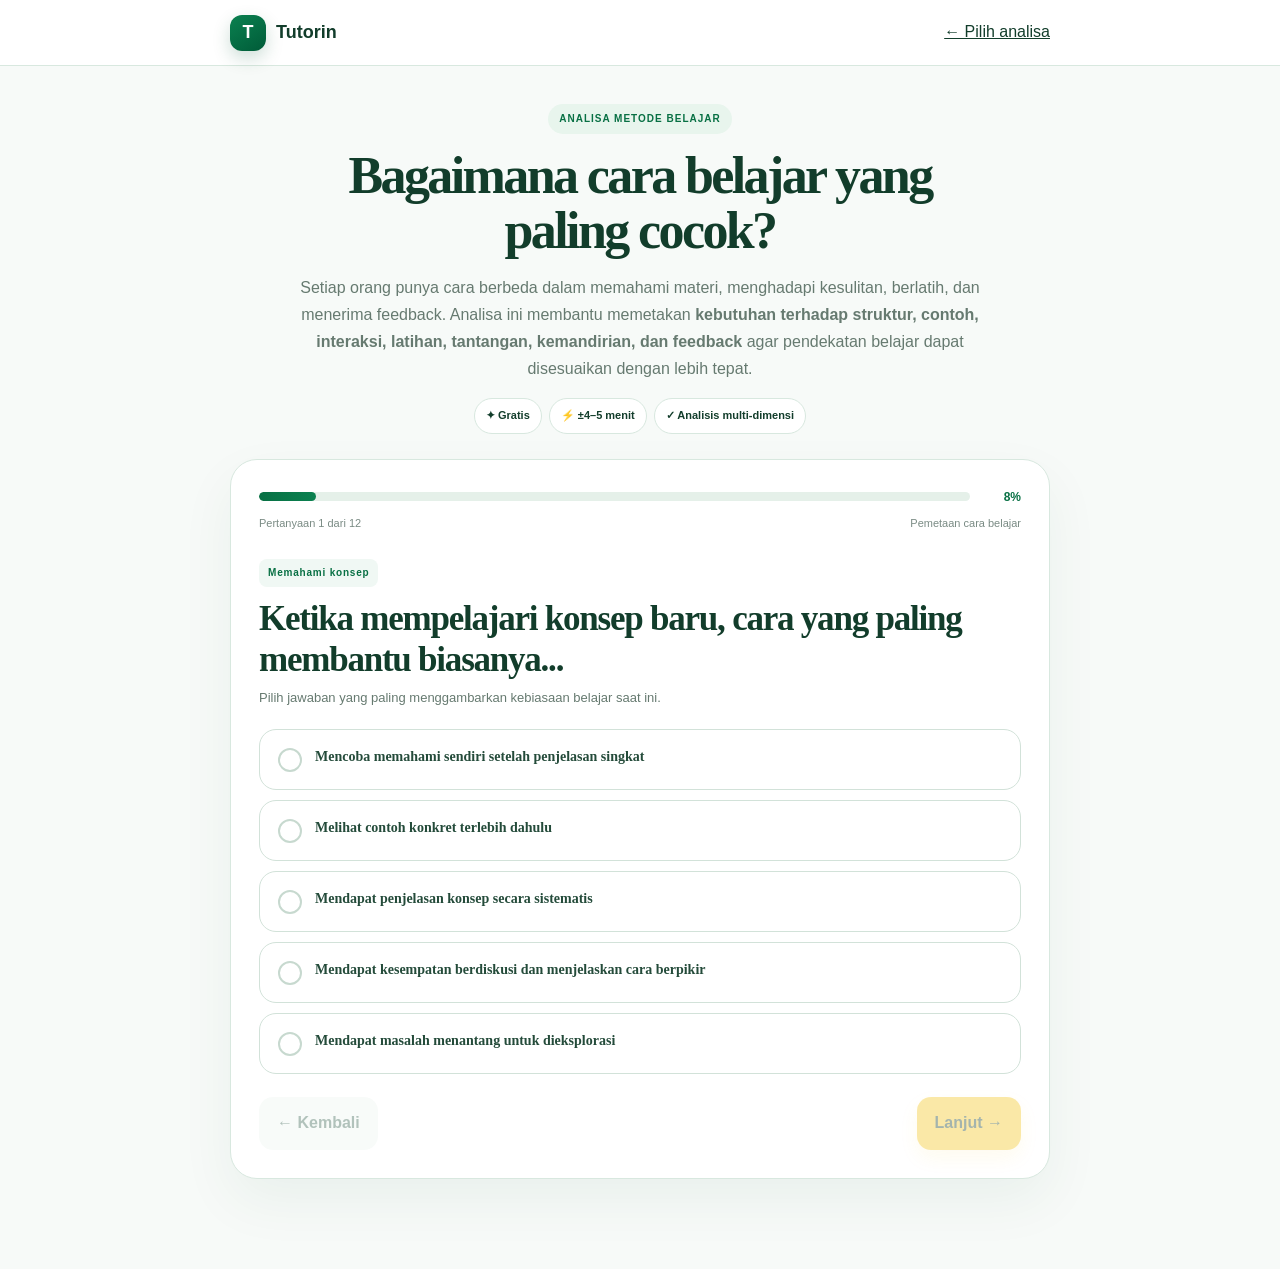
==== commit 1fb2dbdd: "Generalize Analisa Metode Belajar copy for students and parents" ====
--- a/assessment-method.html
+++ b/assessment-method.html
@@ -1,35 +1,25 @@
-<!doctype html><html lang="id"><head><meta charset="utf-8"><meta name="viewport" content="width=device-width,initial-scale=1"><meta name="theme-color" content="#005b38"><title>Asesmen Metode Belajar — Tutorin</title><link rel="stylesheet" href="styles.css"><style>.result{text-align:left}.result .intro,.result .panel,.result .result-lead,.result .disclaimer,.result h1,.result h2,.result h3,.result p,.result li{text-align:left}.result .result-score{text-align:center}.result-grid{align-items:stretch}.result .panel{overflow:hidden}.result .panel h3{margin:0 0 10px}.result .actions{justify-content:flex-start}.result .mini-grid{align-items:stretch}.result .mini{text-align:left}.session{display:grid;gap:10px}.session-row{display:grid;grid-template-columns:minmax(0,1fr) auto;gap:16px;align-items:start;padding:16px;border:1px solid var(--line);border-radius:16px;background:#fbfdfc}.session-row>div{min-width:0}.session-row strong,.session-row span{display:block;text-align:left}.session-row strong{font-size:14px;margin-bottom:4px}.session-row span{color:var(--ink);font-size:12px;line-height:1.65}.session-row>b{white-space:nowrap;font-size:12px;color:var(--green-2);padding-top:1px}.recommend-list{display:grid;gap:10px;margin:14px 0 0;padding:0;list-style:none}.recommend-list li{position:relative;padding:11px 12px 11px 34px;background:var(--soft);border:1px solid var(--line);border-radius:12px;color:var(--ink);font-size:12px;line-height:1.6}.recommend-list li:before{content:'✓';position:absolute;left:11px;top:10px;font-weight:900;color:var(--green-2)}.parent-script{margin-top:14px;padding:14px 16px;background:#fffaf0;border:1px solid #f3df9a;border-radius:14px}.parent-script strong{display:block;margin-bottom:5px}.result .actions{gap:10px;flex-wrap:wrap}@media(max-width:720px){.result .actions{flex-direction:column;align-items:stretch}.result .actions .btn{width:100%}.session-row{grid-template-columns:1fr;gap:7px}.session-row>b{justify-self:start}.result .result-score{margin-bottom:16px}}</style></head><body><header class="top"><div class="wrap"><a class="brand" href="index.html"><span class="mark">T</span>Tutorin</a><a class="back" href="assessment.html">← Pilih asesmen</a></div></header><main class="main"><div class="wrap"><section id="intro" class="intro"><span class="k">ASESMEN METODE BELAJAR</span><h1>Bagaimana cara belajar yang paling cocok untuk anak?</h1><p>Hasil bukan label permanen. Asesmen memetakan <strong>kebutuhan anak terhadap struktur, contoh, interaksi, latihan, tantangan, kemandirian, dan feedback</strong> agar orang tua punya gambaran cara tutor sebaiknya mengajar.</p><div class="meta"><span>✦ Gratis</span><span>⚡ ±4–5 menit</span><span>✓ Analisis multi-dimensi</span></div></section><section id="flow" class="card"><div class="progress-wrap"><div class="progress"><i id="bar"></i></div><span class="progress-pct" id="pct">8%</span></div><div class="row"><span id="step"></span><span>Pemetaan cara belajar</span></div><span class="qk" id="qk"></span><h2 id="qt"></h2><p class="help">Pilih jawaban yang paling menggambarkan anak saat ini.</p><div class="opts" id="opts"></div><div class="actions"><button class="btn sec" id="prev">← Kembali</button><button class="btn pri" id="next">Lanjut →</button></div></section><section id="result" class="result hide"></section></div></main><script>
+<!doctype html><html lang="id"><head><meta charset="utf-8"><meta name="viewport" content="width=device-width,initial-scale=1"><meta name="theme-color" content="#005b38"><title>Analisa Metode Belajar — Tutorin</title><link rel="stylesheet" href="styles.css"><style>.result{text-align:left}.result .intro,.result .panel,.result .result-lead,.result .disclaimer,.result h1,.result h2,.result h3,.result p,.result li{text-align:left}.result-grid{align-items:stretch}.result .panel{overflow:hidden}.result .panel h3{margin:0 0 10px}.result .actions{justify-content:flex-start}.result .mini-grid{align-items:stretch}.result .mini{text-align:left}.session{display:grid;gap:10px}.session-row{display:grid;grid-template-columns:minmax(0,1fr) auto;gap:16px;align-items:start;padding:16px;border:1px solid var(--line);border-radius:16px;background:#fbfdfc}.session-row>div{min-width:0}.session-row strong,.session-row span{display:block;text-align:left}.session-row strong{font-size:14px;margin-bottom:4px}.session-row span{color:var(--ink);font-size:12px;line-height:1.65}.session-row>b{white-space:nowrap;font-size:12px;color:var(--green-2);padding-top:1px}.recommend-list{display:grid;gap:10px;margin:14px 0 0;padding:0;list-style:none}.recommend-list li{position:relative;padding:11px 12px 11px 34px;background:var(--soft);border:1px solid var(--line);border-radius:12px;color:var(--ink);font-size:12px;line-height:1.6}.recommend-list li:before{content:'✓';position:absolute;left:11px;top:10px;font-weight:900;color:var(--green-2)}.parent-script{margin-top:14px;padding:14px 16px;background:#fffaf0;border:1px solid #f3df9a;border-radius:14px}.parent-script strong{display:block;margin-bottom:5px}.result .actions{gap:10px;flex-wrap:wrap}@media(max-width:720px){.result .actions{flex-direction:column;align-items:stretch}.result .actions .btn{width:100%}}</style></head><body><header class="top"><div class="wrap"><a class="brand" href="index.html"><span class="mark">T</span>Tutorin</a><a class="back" href="assessment.html">← Pilih analisa</a></div></header><main class="main"><div class="wrap"><section id="intro" class="intro"><span class="k">ANALISA METODE BELAJAR</span><h1>Bagaimana cara belajar yang paling cocok?</h1><p>Setiap orang punya cara berbeda dalam memahami materi, menghadapi kesulitan, berlatih, dan menerima feedback. Analisa ini membantu memetakan <strong>kebutuhan terhadap struktur, contoh, interaksi, latihan, tantangan, kemandirian, dan feedback</strong> agar pendekatan belajar dapat disesuaikan dengan lebih tepat.</p><div class="meta"><span>✦ Gratis</span><span>⚡ ±4–5 menit</span><span>✓ Analisis multi-dimensi</span></div></section><section id="flow" class="card"><div class="progress-wrap"><div class="progress"><i id="bar"></i></div><span class="progress-pct" id="pct">8%</span></div><div class="row"><span id="step"></span><span>Pemetaan cara belajar</span></div><span class="qk" id="qk"></span><h2 id="qt"></h2><p class="help">Pilih jawaban yang paling menggambarkan kebiasaan belajar saat ini.</p><div class="opts" id="opts"></div><div class="actions"><button class="btn sec" id="prev">← Kembali</button><button class="btn pri" id="next">Lanjut →</button></div></section><section id="result" class="result hide"></section></div></main><script>
 const qs=[
-['Memahami konsep','Ketika belajar konsep baru, anak paling terbantu ketika...',['Mencoba memahami sendiri setelah penjelasan singkat','Melihat contoh konkret terlebih dahulu','Mendapat penjelasan konsep secara sistematis','Mendapat kesempatan berdiskusi dan menjelaskan cara berpikir','Mendapat masalah menantang untuk dieksplorasi'],['independent','example','structured','active','challenge']],
-['Soal baru','Saat mendapat soal baru, anak biasanya...',['Langsung mencoba dengan strategi sendiri','Mencari contoh soal yang mirip','Membaca kembali konsep atau penjelasan','Meminta petunjuk langkah pertama','Mulai dengan bertanya tentang cara berpikirnya'],['independent','example','structured','structured','active']],
-['Saat buntu','Saat tidak bisa mengerjakan soal, anak lebih terbantu jika...',['Diberi sedikit petunjuk lalu mencoba lagi','Diberikan contoh soal serupa','Dijelaskan kembali konsep yang mendasarinya','Didampingi langkah demi langkah','Diberi pertanyaan agar menemukan jawabannya sendiri'],['independent','example','structured','structured','active']],
-['Memulai tugas','Ketika bingung harus mulai dari mana, pendekatan tutor yang paling membantu adalah...',['Memberi satu petunjuk kecil','Menunjukkan contoh yang mirip','Mengulang konsep dasar','Membantu menentukan langkah pertama','Mengajukan pertanyaan agar anak menemukan langkahnya'],['independent','example','structured','structured','active']],
-['Latihan setelah contoh','Setelah melihat contoh soal, anak biasanya...',['Bisa langsung mencoba soal serupa','Lebih mudah jika ada contoh tambahan','Membutuhkan penjelasan konsep lagi','Membutuhkan beberapa latihan bertahap','Lebih suka langsung mencoba soal menantang'],['independent','example','structured','structured','challenge']],
-['Kesalahan','Ketika jawaban salah, anak paling terbantu jika...',['Mencari sendiri letak kesalahannya','Diberi petunjuk untuk memperbaikinya','Mendapat penjelasan mengapa jawabannya salah','Membahas langkahnya bersama tutor','Mencoba tantangan lain dengan konsep yang sama'],['independent','example','structured','active','challenge']],
-['Belajar mandiri','Saat mengerjakan latihan tanpa bantuan tutor, anak...',['Bisa menyelesaikannya sendiri','Bisa jika ada contoh atau checklist','Bisa setelah latihan bertahap','Sering membutuhkan arahan','Suka mencoba beberapa strategi sendiri'],['independent','example','structured','structured','independent']],
-['Soal lebih sulit','Ketika mendapat soal yang lebih sulit, anak...',['Merasa tertantang dan ingin mencoba','Tetap mencoba setelah melihat contoh','Lebih nyaman jika tingkat kesulitan dinaikkan bertahap','Membutuhkan struktur langkah agar tidak bingung','Mudah kehilangan motivasi dan perlu keberhasilan kecil'],['challenge','example','structured','structured','confidence']],
-['Motivasi','Ketika mulai kehilangan motivasi belajar, anak lebih terbantu dengan...',['Target lalu ruang untuk bekerja sendiri','Contoh dan target kecil yang konkret','Jadwal serta langkah yang jelas','Interaksi dan dorongan dari tutor','Soal yang menarik dan menantang'],['independent','example','structured','active','challenge']],
-['Memastikan paham','Agar tahu sudah memahami materi, anak paling terbantu dengan...',['Menjelaskan kembali tanpa melihat catatan','Mengerjakan beberapa soal serupa','Membahas konsep dan langkahnya','Checklist penguasaan materi lalu evaluasi','Soal aplikasi yang menantang'],['active','example','active','structured','challenge']],
-['Setelah sesi','Setelah sesi tutor selesai, anak lebih nyaman jika...',['Mendapat target lalu bekerja sendiri','Mendapat contoh dan checklist latihan','Mendapat kesempatan menjelaskan kembali','Mendapat evaluasi progres yang jelas','Mendapat soal tantangan untuk dikerjakan sendiri'],['independent','example','active','structured','challenge']],
-['Sudah menguasai','Jika materi sudah mulai dikuasai, anak lebih berkembang ketika tutor...',['Memberi kesempatan bekerja lebih mandiri','Menambah latihan dengan variasi soal','Mendorong anak menjelaskan strateginya','Menaikkan tingkat kesulitan secara bertahap','Memberikan masalah yang lebih menantang'],['independent','example','active','structured','challenge']]
+['Memahami konsep','Ketika mempelajari konsep baru, cara yang paling membantu biasanya...',['Mencoba memahami sendiri setelah penjelasan singkat','Melihat contoh konkret terlebih dahulu','Mendapat penjelasan konsep secara sistematis','Mendapat kesempatan berdiskusi dan menjelaskan cara berpikir','Mendapat masalah menantang untuk dieksplorasi'],['independent','example','structured','active','challenge']],
+['Soal baru','Saat menghadapi soal baru, biasanya lebih nyaman jika...',['Langsung mencoba dengan strategi sendiri','Mencari contoh soal yang mirip','Membaca kembali konsep atau penjelasan','Mendapat petunjuk langkah pertama','Membahas cara berpikir sebelum mulai mengerjakan'],['independent','example','structured','structured','active']],
+['Saat buntu','Saat belum bisa mengerjakan soal, pendekatan yang paling membantu adalah...',['Mendapat sedikit petunjuk lalu mencoba lagi','Melihat contoh soal serupa','Mendapat penjelasan kembali tentang konsep yang mendasari','Mendapat pendampingan langkah demi langkah','Mendapat pertanyaan yang membantu menemukan jawabannya sendiri'],['independent','example','structured','structured','active']],
+['Memulai tugas','Ketika bingung harus mulai dari mana, pendekatan yang paling membantu adalah...',['Mendapat satu petunjuk kecil','Melihat contoh yang mirip','Mengulang konsep dasar','Membantu menentukan langkah pertama','Mendapat pertanyaan agar bisa menemukan langkah sendiri'],['independent','example','structured','structured','active']],
+['Latihan setelah contoh','Setelah melihat contoh soal, biasanya lebih nyaman jika...',['Langsung mencoba soal serupa','Melihat beberapa contoh tambahan','Mendapat penjelasan konsep lagi','Mengerjakan latihan secara bertahap','Langsung mencoba soal yang lebih menantang'],['independent','example','structured','structured','challenge']],
+['Kesalahan','Ketika jawaban salah, cara feedback yang paling membantu adalah...',['Mencari sendiri letak kesalahannya','Mendapat petunjuk untuk memperbaikinya','Mendapat penjelasan mengapa jawabannya salah','Membahas langkah pengerjaan bersama','Mencoba tantangan lain dengan konsep yang sama'],['independent','example','structured','active','challenge']],
+['Belajar mandiri','Saat mengerjakan latihan tanpa bantuan, biasanya...',['Bisa menyelesaikannya sendiri','Lebih mudah jika ada contoh atau checklist','Lebih nyaman setelah latihan bertahap','Sering membutuhkan arahan','Suka mencoba beberapa strategi sendiri'],['independent','example','structured','structured','independent']],
+['Soal lebih sulit','Ketika menghadapi soal yang lebih sulit, biasanya...',['Merasa tertantang dan ingin mencoba','Tetap mencoba setelah melihat contoh','Lebih nyaman jika tingkat kesulitan dinaikkan bertahap','Membutuhkan struktur langkah agar tidak bingung','Mudah kehilangan motivasi dan perlu keberhasilan kecil'],['challenge','example','structured','structured','confidence']],
+['Motivasi','Ketika mulai kehilangan motivasi belajar, pendekatan yang paling membantu adalah...',['Target lalu ruang untuk bekerja sendiri','Contoh dan target kecil yang konkret','Jadwal serta langkah yang jelas','Interaksi dan dorongan dari pendamping belajar','Soal yang menarik dan menantang'],['independent','example','structured','active','challenge']],
+['Memastikan paham','Untuk memastikan sudah memahami materi, cara yang paling membantu adalah...',['Menjelaskan kembali tanpa melihat catatan','Mengerjakan beberapa soal serupa','Membahas konsep dan langkahnya','Menggunakan checklist penguasaan materi lalu evaluasi','Mengerjakan soal aplikasi yang menantang'],['active','example','active','structured','challenge']],
+['Setelah sesi','Setelah sesi belajar selesai, tindak lanjut yang paling membantu biasanya...',['Mendapat target lalu bekerja sendiri','Mendapat contoh dan checklist latihan','Mendapat kesempatan menjelaskan kembali','Mendapat evaluasi progres yang jelas','Mendapat soal tantangan untuk dikerjakan sendiri'],['independent','example','active','structured','challenge']],
+['Sudah menguasai','Jika materi sudah mulai dikuasai, perkembangan akan lebih optimal ketika...',['Mendapat kesempatan bekerja lebih mandiri','Mendapat latihan dengan variasi soal','Mendapat kesempatan menjelaskan strategi sendiri','Menaikkan tingkat kesulitan secara bertahap','Mendapat masalah yang lebih menantang'],['independent','example','active','structured','challenge']]
 ];
-const profiles={
-independent:{name:'Belajar Mandiri',desc:'Anak cenderung berkembang ketika diberi tujuan yang jelas lalu ruang untuk mencoba, mengecek, dan memperbaiki sendiri.',role:'Tutor berperan sebagai mentor dan evaluator; bantuan diberikan saat diperlukan.',principles:['Tetapkan target yang jelas di awal sesi.','Beri anak kesempatan mencoba sendiri sebelum dibantu.','Gunakan pengecekan mandiri sebelum tutor memberi koreksi.','Berikan feedback singkat dan spesifik.','Tutup dengan target mandiri untuk sesi berikutnya.'],fit:['Tutor tidak terlalu cepat memberikan jawaban.','Anak diberi waktu mencoba sebelum mendapat bantuan.','Ada target belajar yang jelas dan terukur.','Kemajuan kemandirian dipantau dari sesi ke sesi.']},
-example:{name:'Contoh & Demonstrasi',desc:'Anak cenderung lebih cepat menangkap pola setelah melihat contoh konkret sebelum mengerjakan variasi soal sendiri.',role:'Tutor memberikan contoh yang tepat sebagai jembatan menuju latihan mandiri.',principles:['Gunakan 1–2 contoh berkualitas, bukan terlalu banyak.','Minta anak menjelaskan mengapa contoh tersebut bekerja.','Pindahkan anak dari soal serupa ke variasi soal.','Kurangi bantuan setelah anak memahami pola.','Akhiri dengan satu soal penerapan.'],fit:['Tutor menggunakan contoh yang konkret dan relevan.','Contoh segera diikuti latihan, bukan penjelasan panjang.','Anak diarahkan melihat pola di balik contoh.','Ketergantungan pada contoh dikurangi bertahap.']},
-structured:{name:'Pembelajaran Terstruktur',desc:'Anak cenderung membutuhkan alur yang jelas, langkah bertahap, dan pendampingan sebelum dilepas lebih mandiri.',role:'Tutor menjaga urutan belajar dan mengurangi bantuan secara bertahap.',principles:['Tetapkan target dan urutan sesi di awal.','Jelaskan konsep inti secara ringkas.','Contohkan langkah sebelum latihan bersama.','Kurangi bantuan dari latihan ke latihan.','Gunakan evaluasi akhir untuk menentukan langkah berikutnya.'],fit:['Tutor menjelaskan target dan urutan belajar sejak awal.','Materi dipecah menjadi langkah-langkah yang jelas.','Latihan bergerak dari dibimbing menuju mandiri.','Anak tidak langsung diberi soal sulit sebelum fondasinya siap.']},
-active:{name:'Active & Socratic Learning',desc:'Anak cenderung berkembang melalui pertanyaan, diskusi, dan kesempatan menjelaskan cara berpikirnya sendiri.',role:'Tutor berperan sebagai fasilitator; lebih banyak bertanya dan memancing cara berpikir anak.',principles:['Mulai dari pertanyaan, bukan ceramah panjang.','Minta anak menjelaskan alasan di balik jawabannya.','Gunakan pertanyaan lanjutan untuk memperdalam pemahaman.','Biarkan anak memperbaiki jawaban setelah feedback.','Gunakan kegiatan menjelaskan kembali di akhir sesi.'],fit:['Tutor banyak bertanya dan tidak langsung memberi jawaban.','Anak diminta menjelaskan alasan di balik jawabannya.','Diskusi digunakan untuk menemukan miskonsepsi.','Refleksi menjadi bagian dari proses belajar.']},
-challenge:{name:'Challenge-Based Learning',desc:'Anak cenderung termotivasi ketika diberi masalah yang menantang dan ruang untuk mengeksplorasi strategi.',role:'Tutor merancang tantangan yang cukup sulit tetapi tetap terukur.',principles:['Mulai dengan masalah pemantik.','Beri ruang eksplorasi sebelum memberi petunjuk.','Nilai proses dan strategi, bukan hanya jawaban.','Naikkan kompleksitas setelah kemampuan terlihat.','Gunakan soal lanjutan untuk menguji penerapan.'],fit:['Tutor memberi tantangan setelah fondasi siap.','Anak mendapat ruang mencoba beberapa strategi.','Proses berpikir dihargai, bukan hanya jawaban akhir.','Tingkat kesulitan dinaikkan berdasarkan perkembangan anak.']},
-confidence:{name:'Confidence-Building Practice',desc:'Anak cenderung membutuhkan keberhasilan kecil dan tingkat kesulitan yang naik perlahan agar tetap percaya diri saat belajar.',role:'Tutor berperan sebagai coach; membangun rasa mampu sambil tetap menaikkan standar.',principles:['Mulai dengan keberhasilan kecil yang relevan.','Berikan latihan bersama sebelum latihan mandiri.','Naikkan kesulitan bertahap, bukan mendadak.','Berikan feedback pada strategi dan usaha yang tepat.','Akhiri dengan satu keberhasilan yang sedikit lebih tinggi dari sebelumnya.'],fit:['Tutor memastikan anak mengalami keberhasilan kecil.','Kesulitan dinaikkan secara bertahap.','Feedback fokus pada proses dan kemajuan.','Anak tetap ditantang tanpa merasa kewalahan.']}
-};
+const profiles={independent:{name:'Belajar Mandiri',desc:'Cenderung berkembang ketika diberi tujuan yang jelas lalu ruang untuk mencoba, mengecek, dan memperbaiki sendiri.',role:'Pendamping belajar berperan sebagai mentor dan evaluator; bantuan diberikan saat diperlukan.'},example:{name:'Contoh & Demonstrasi',desc:'Cenderung lebih cepat menangkap pola setelah melihat contoh konkret sebelum mengerjakan variasi soal sendiri.',role:'Pendamping belajar memberikan contoh yang tepat sebagai jembatan menuju latihan mandiri.'},structured:{name:'Pembelajaran Terstruktur',desc:'Cenderung membutuhkan alur yang jelas, langkah bertahap, dan pendampingan sebelum menjadi lebih mandiri.',role:'Pendamping belajar menjaga urutan belajar dan mengurangi bantuan secara bertahap.'},active:{name:'Active & Socratic Learning',desc:'Cenderung berkembang melalui pertanyaan, diskusi, dan kesempatan menjelaskan cara berpikir sendiri.',role:'Pendamping belajar berperan sebagai fasilitator; lebih banyak bertanya dan memancing cara berpikir.'},challenge:{name:'Challenge-Based Learning',desc:'Cenderung termotivasi ketika diberi masalah yang menantang dan ruang untuk mengeksplorasi strategi.',role:'Pendamping belajar merancang tantangan yang cukup sulit tetapi tetap terukur.'},confidence:{name:'Confidence-Building Practice',desc:'Cenderung membutuhkan keberhasilan kecil dan tingkat kesulitan yang naik perlahan agar tetap percaya diri saat belajar.',role:'Pendamping belajar berperan sebagai coach; membangun rasa mampu sambil tetap menaikkan standar.'}};
 let i=0,a=[],$=x=>document.getElementById(x);
 function render(){const q=qs[i],p=Math.round((i+1)/qs.length*100);$('step').textContent=`Pertanyaan ${i+1} dari ${qs.length}`;$('pct').textContent=p+'%';$('bar').style.width=p+'%';$('qk').textContent=q[0];$('qt').textContent=q[1];$('opts').innerHTML=q[2].map((x,n)=>`<button class="opt ${a[i]===n?'sel':''}" data-n="${n}">${x}</button>`).join('');document.querySelectorAll('.opt').forEach(b=>b.onclick=()=>{a[i]=+b.dataset.n;render()});$('prev').disabled=i===0;$('next').disabled=a[i]===undefined;$('next').textContent=i===qs.length-1?'Lihat Hasil →':'Lanjut →'}
-function sessionFor(primary){const plans={
-independent:{times:[10,10,15,20,20,10,5],names:['Check-in & Review','Target & Diagnosis','Pemahaman Konsep','Latihan Mandiri Bertahap','Penerapan','Feedback & Refleksi','Langkah Berikutnya'],descs:['Mengulas singkat materi sebelumnya dan melihat kesiapan anak.','Menentukan target belajar dan mencari bagian yang masih perlu diperkuat.','Tutor menjelaskan konsep inti seperlunya lalu memberi ruang untuk mencoba.','Anak bekerja lebih mandiri dengan bantuan minimal dari tutor.','Anak menggunakan strateginya pada soal yang berbeda.','Mereview hasil, kesalahan, dan strategi belajar anak.','Menentukan target latihan untuk sesi berikutnya.']},
-example:{times:[10,10,20,20,15,10,5],names:['Check-in & Review','Target & Pilih Contoh','Contoh & Pemodelan','Latihan Bertahap','Penerapan','Feedback & Refleksi','Langkah Berikutnya'],descs:['Mengulas materi sebelumnya dengan contoh singkat.','Menentukan target dan memilih contoh yang paling relevan.','Tutor menunjukkan contoh konkret lalu meminta anak menemukan polanya.','Mulai dari soal serupa kemudian berkembang ke variasi.','Anak mencoba soal baru untuk melihat apakah pola dapat diterapkan.','Mereview hasil dan mengurangi ketergantungan pada contoh.','Memberikan target latihan mandiri berbasis pola yang dipelajari.']},
-structured:{times:[10,10,15,30,10,10,5],names:['Check-in & Review','Target & Diagnosis','Pemahaman Konsep','Latihan Bertahap','Penerapan','Feedback & Refleksi','Langkah Berikutnya'],descs:['Mengulas materi lama secara singkat dan mengecek kesiapan.','Menetapkan target dan urutan sesi agar anak tahu arah belajar.','Menjelaskan konsep inti dan mencontohkan langkah utama.','Berlatih dari tutor memberi contoh → bersama → anak mengerjakan sendiri.','Mencoba soal penerapan setelah fondasi dikuasai.','Mengecek bagian yang masih membutuhkan bantuan.','Menetapkan latihan berikutnya secara jelas.']},
-active:{times:[10,10,10,30,15,10,5],names:['Review dengan Pertanyaan','Target & Diagnosis','Diskusi Konsep','Latihan & Teach-back','Penerapan','Feedback & Refleksi','Langkah Berikutnya'],descs:['Mengaktifkan materi melalui pertanyaan singkat.','Menggali target dan miskonsepsi melalui percakapan.','Tutor memancing pemahaman melalui pertanyaan, bukan ceramah panjang.','Anak menjelaskan cara berpikir sambil menyelesaikan soal.','Menguji penerapan pada masalah baru dan meminta alasan.','Mereview strategi dan refleksi anak.','Menetapkan satu target untuk sesi berikutnya.']},
-challenge:{times:[10,10,10,25,20,10,5],names:['Quick Review','Target & Readiness','Masalah Pemantik','Eksplorasi & Latihan','Challenge','Feedback & Refleksi','Langkah Berikutnya'],descs:['Mengaktifkan materi melalui tantangan singkat.','Memilih target berdasarkan kesulitan dan kesiapan anak.','Memberikan masalah yang membuat anak perlu memilih strategi.','Memberi ruang eksplorasi sebelum tutor membantu.','Menguji penerapan dengan soal yang lebih menantang.','Membahas strategi, percobaan, dan perbaikan.','Menentukan tantangan berikutnya secara terukur.']},
-confidence:{times:[10,10,10,30,10,15,5],names:['Easy Review','Target Kecil & Diagnosis','Konsep Inti','Latihan Bertahap','Challenge Ringan','Feedback & Refleksi','Langkah Berikutnya'],descs:['Memulai dari review yang cukup mudah agar anak siap.','Menetapkan target kecil yang realistis.','Memilih konsep inti tanpa membebani anak dengan terlalu banyak materi.','Membangun keberhasilan kecil lalu menaikkan kesulitan perlahan.','Memberikan tantangan sedikit di atas level nyaman.','Memberi feedback spesifik pada strategi dan kemajuan.','Menetapkan target berikutnya dengan peluang berhasil yang baik.']}};return plans[primary]||plans.structured}
-function result(){const scores={independent:0,example:0,structured:0,active:0,challenge:0,confidence:0};a.forEach((v,j)=>{scores[qs[j][3][Number(v)]]++});const ranked=Object.entries(scores).sort((x,y)=>y[1]-x[1]);const top=ranked[0][0],second=ranked[1][0],p=profiles[top],s=profiles[second],maxScore=Math.max(...Object.values(scores)),strength=Math.round(maxScore/qs.length*100),plan=sessionFor(top),detail=`Hasil asesmen Tutorin — Metode Belajar\n\nCara belajar yang paling menonjol: ${p.name}\n${p.desc}\n\nProfil pendamping: ${s.name}\n${s.desc}\n\nKekuatan pola jawaban: ${strength}%\n\nPeran tutor: ${p.role}\n\nPrinsip mengajar yang disarankan:\n${p.principles.map((x,n)=>`${n+1}. ${x}`).join('\n')}\n\nTutor yang cocok sebaiknya:\n${p.fit.map(x=>`- ${x}`).join('\n')}\n\nContoh sesi privat 90 menit:\n${plan.names.map((name,n)=>`- ${String(n+1).padStart(2,'0')} ${name} (${plan.times[n]} menit): ${plan.descs[n]}`).join('\n')}\n\nTarget kualitas setiap sesi:\n- Anak aktif mencoba.\n- Bantuan tutor berkurang saat penguasaan naik.\n- Kesalahan dibahas untuk memperbaiki strategi.\n- Anak mampu menerapkan pemahaman pada soal baru.\n- Ada langkah berikutnya yang jelas.\n\nCatatan: hasil ini adalah pemetaan pola kebutuhan belajar, bukan diagnosis psikologis atau label tetap.`;const download=`data:text/plain;charset=utf-8,${encodeURIComponent(detail)}`;$('flow').classList.add('hide');$('intro').classList.add('hide');$('result').classList.remove('hide');$('result').innerHTML=`<div class="result-score"><strong>${strength}%</strong></div><section class="intro"><span class="k">HASIL PEMETAAN CARA BELAJAR</span><h1>${p.name}</h1><p class="result-lead">Anak Anda paling menunjukkan pola belajar <strong>${p.name}</strong>. Ini bukan label permanen, melainkan petunjuk awal tentang pendekatan mengajar yang kemungkinan lebih membantu.</p></section><div class="result-grid"><section class="panel"><h3>Cara belajar yang paling cocok</h3><p><strong>${p.name}</strong></p><p>${p.desc}</p><div class="why"><strong>Peran tutor:</strong><br>${p.role}</div></section><section class="panel"><h3>Profil pendamping</h3><p><strong>${s.name}</strong></p><p>${s.desc}</p></section></div><section class="panel"><h3>Seperti apa tutor yang cocok?</h3><p>Tutor sebaiknya menerjemahkan hasil ini ke cara mengajar berikut:</p><ul class="recommend-list">${p.fit.map(x=>`<li>${x}</li>`).join('')}</ul><div class="parent-script"><strong>Contoh saat berkonsultasi dengan tutor</strong><span>“Anak saya lebih terbantu dengan pendekatan ${p.name}. Mohon beri kesempatan anak mencoba dan sesuaikan bantuan dengan responsnya.”</span></div></section><section class="panel"><h3>Prinsip mengajar yang disarankan</h3><ul>${p.principles.map(x=>`<li>${x}</li>`).join('')}</ul></section><section class="panel"><h3>Contoh Sesi Privat 90 Menit</h3><p>Contoh ini menunjukkan bagaimana hasil asesmen diterjemahkan menjadi alur belajar yang konkret. Porsi waktu dapat disesuaikan dengan mata pelajaran dan kondisi anak.</p><div class="session">${plan.names.map((name,n)=>`<div class="session-row"><div><strong>${String(n+1).padStart(2,'0')} — ${name}</strong><span>${plan.descs[n]}</span></div><b>${plan.times[n]} menit</b></div>`).join('')}</div></section><section class="panel"><h3>Target kualitas setiap sesi</h3><div class="mini-grid"><div class="mini"><strong>Anak aktif mencoba</strong><span>Bukan hanya menerima penjelasan.</span></div><div class="mini"><strong>Bantuan tutor berkurang</strong><span>Semakin paham, anak semakin mandiri.</span></div><div class="mini"><strong>Kesalahan dibahas</strong><span>Kesalahan dipakai untuk memperbaiki strategi.</span></div><div class="mini"><strong>Ada penerapan</strong><span>Anak menghadapi soal atau situasi baru.</span></div><div class="mini"><strong>Anak bisa menjelaskan kembali</strong><span>Pemahaman terlihat dari kemampuan menerapkan.</span></div><div class="mini"><strong>Ada langkah berikutnya</strong><span>Proses belajar berlanjut secara terarah.</span></div></div></section><section class="panel"><h3>Rekomendasi Tutorin</h3><p>Hasil ini sebaiknya digunakan sebagai titik awal untuk memilih pendekatan tutor, bukan sebagai label tetap. Pada sesi nyata, tutor tetap perlu mengamati respons anak dan menyesuaikan cara mengajar.</p><p><strong>Fokus utama untuk anak Anda:</strong> pilih tutor yang menerapkan prinsip <strong>${p.name}</strong> dan dapat menyesuaikan bantuan berdasarkan perkembangan anak.</p><div class="actions"><a class="btn pri" href="${download}" download="hasil-asesmen-metode-tutorin.txt">⬇ Download hasil analisis lengkap</a><a class="btn sec" href="https://wa.me/6283155365009?text=Halo%20Tutorin,%20saya%20sudah%20mengisi%20asesmen%20metode%20belajar.%20Saya%20ingin%20konsultasi%20hasilnya." target="_blank" rel="noopener">Konsultasi Hasil via WhatsApp</a><a class="btn sec" href="assessment-need.html">Cek Kebutuhan Les Privat</a><a class="btn sec" href="assessment.html">← Pilih Asesmen</a></div></section><p class="disclaimer">Catatan: hasil ini adalah pemetaan pola kebutuhan belajar, bukan diagnosis psikologis atau label tetap. Profil dapat berubah sesuai mata pelajaran, tingkat kesulitan, usia, dan respons anak terhadap pengalaman belajar.</p>`;}
+function result(){
+ $('flow').classList.add('hide');$('intro').classList.add('hide');$('result').classList.remove('hide');
+ $('result').innerHTML='<section class="panel ai-loading-host"><span class="k">HASIL PEMETAAN CARA BELAJAR</span><h1>Menganalisis pola belajar…</h1><p class="result-lead">Tutorin sedang membaca seluruh 12 jawaban dan hubungan antarjawabannya untuk menyusun rekomendasi yang lebih personal.</p></section>';
+ window.dispatchEvent(new Event('tutorin:assessment-complete'));
+}
 $('next').onclick=()=>{if(i<qs.length-1){i++;render()}else{result();window.scrollTo({top:0,behavior:'smooth'})}};$('prev').onclick=()=>{if(i>0){i--;render()}};render();
-</script><script src="assessment-ai.js?v=20260904-2"></script></body></html>+</script><script src="assessment-ai.js?v=20260904-5"></script><script src="assessment-result-actions.js?v=20260904-1"></script><script src="assessment-persistence.js?v=20260904-1"></script></body></html>
